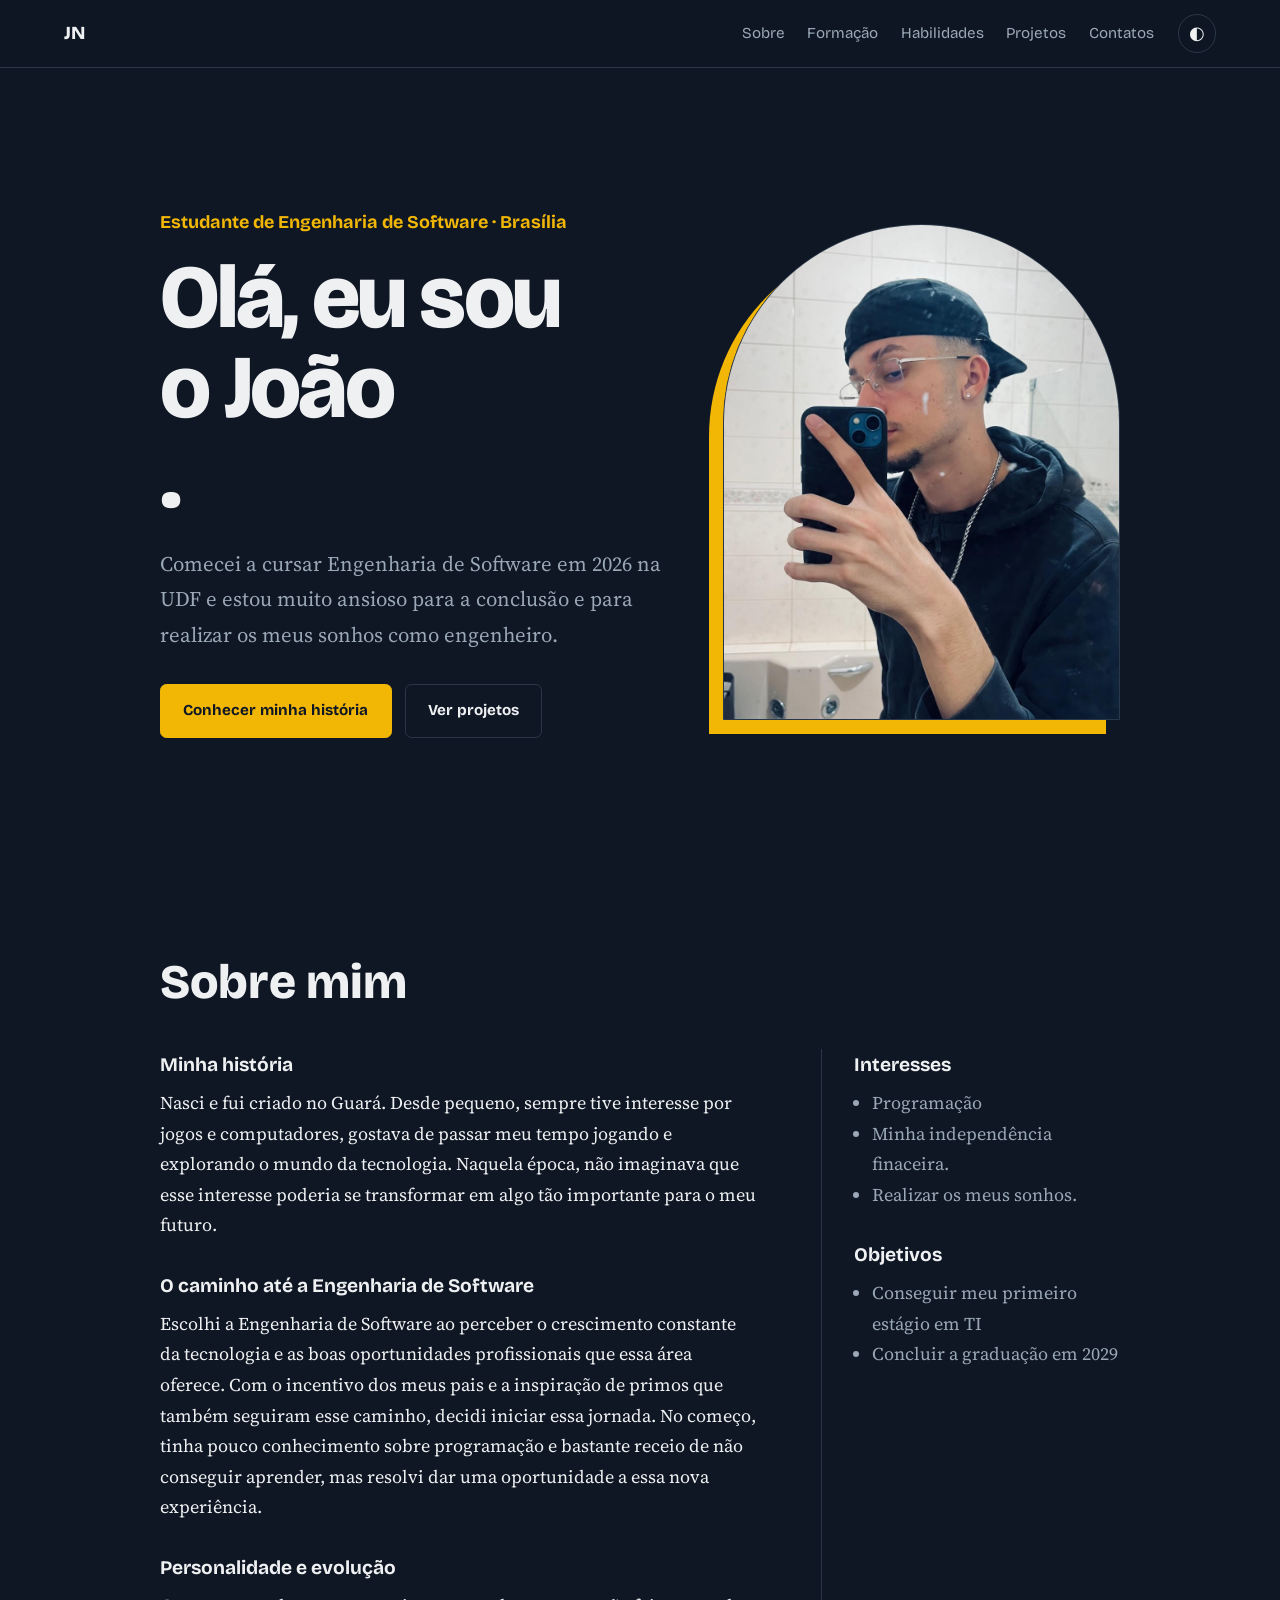
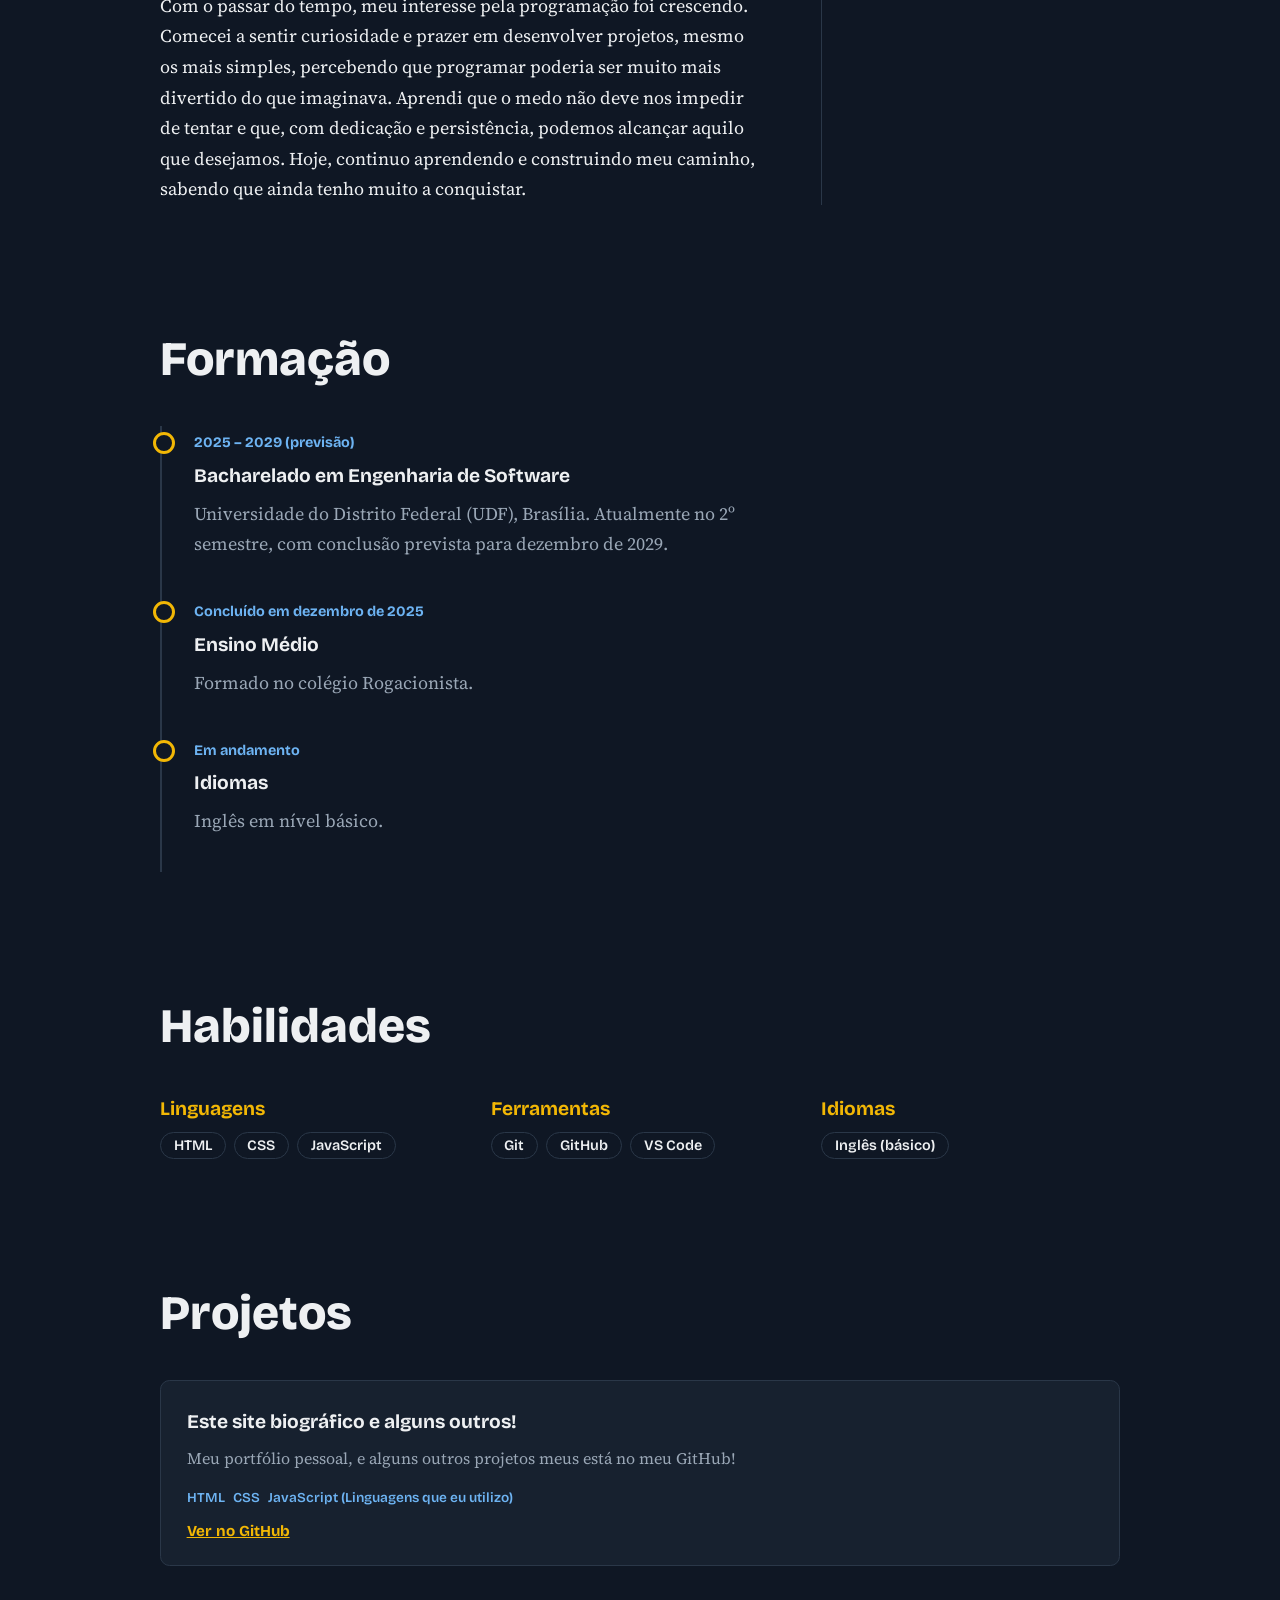
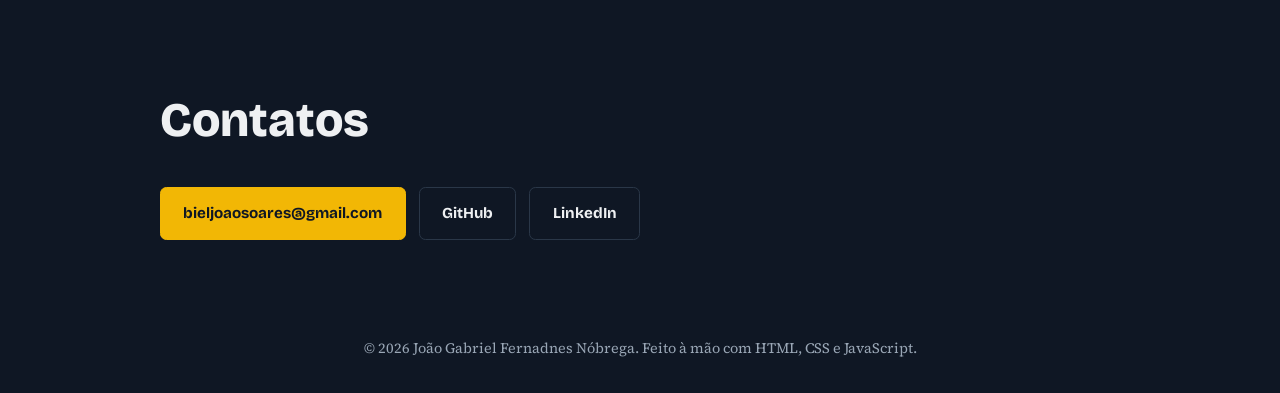
==== site-biografico/site-biografico/index.html @ 42cff7ce "Add files via upload" ====
<!DOCTYPE html>
<html lang="pt-BR">
<head>
  <meta charset="UTF-8">
  <meta name="viewport" content="width=device-width, initial-scale=1">
  <title>João Gabriel Fernandes Nóbrega | Estudante de Engenharia de Software</title>
  <meta name="description" content="Biografia e portfólio de Seu Nome, estudante de Engenharia de Software em Brasília.">
  <link rel="preconnect" href="https://fonts.googleapis.com">
  <link rel="preconnect" href="https://fonts.gstatic.com" crossorigin>
  <link href="https://fonts.googleapis.com/css2?family=Bricolage+Grotesque:opsz,wght@12..96,400;12..96,700;12..96,800&family=Source+Serif+4:ital,wght@0,400;0,600;1,400&display=swap" rel="stylesheet">
  <link rel="stylesheet" href="css/style.css">
  <script>document.documentElement.dataset.theme = localStorage.getItem('tema') || 'dark';</script>
</head>
<body>
  <header class="topo">
    <a class="logo" href="#inicio">JN</a>
    <nav aria-label="Principal">
      <a href="#sobre">Sobre</a>
      <a href="#formacao">Formação</a>
      <a href="#habilidades">Habilidades</a>
      <a href="#projetos">Projetos</a>
      <a href="#contatos">Contatos</a>
    </nav>
    <button id="tema" class="tema" aria-label="Alternar entre modo escuro e claro">◐</button>
  </header>

  <main>
    <!-- HOME -->
    <section id="inicio" class="hero">
      <div class="hero-texto">
        <p class="kicker">Estudante de Engenharia de Software · Brasília</p>
        <h1>Olá, eu sou <span>o João</span>.</h1>
        <p class="lead">Comecei a cursar Engenharia de Software em 2026 na UDF e estou muito ansioso para a conclusão e para realizar os meus sonhos como engenheiro.</p>
        <div class="botoes">
          <a class="btn primario" href="#sobre">Conhecer minha história</a>
          <a class="btn" href="#projetos">Ver projetos</a>
        </div>
      </div>
      <figure class="arco">
        <img src="img/biografia.jpg" alt="Foto de Seu Nome" onerror="this.remove()">
        <span class="arco-iniciais" aria-hidden="true"></span>
      </figure>
    </section>

    <!-- SOBRE-->
    <section id="sobre">
      <h2>Sobre mim</h2>
      <div class="bio">
        <h3>Minha história</h3>
        <p>Nasci e fui criado no Guará. Desde pequeno, sempre tive interesse por jogos e computadores, gostava de passar meu tempo jogando e explorando o mundo da tecnologia. Naquela época, não imaginava que esse interesse poderia se transformar em algo tão importante para o meu futuro.</p>
        <h3>O caminho até a Engenharia de Software</h3>
        <p>Escolhi a Engenharia de Software ao perceber o crescimento constante da tecnologia e as boas oportunidades profissionais que essa área oferece. Com o incentivo dos meus pais e a inspiração de primos que também seguiram esse caminho, decidi iniciar essa jornada.
No começo, tinha pouco conhecimento sobre programação e bastante receio de não conseguir aprender, mas resolvi dar uma oportunidade a essa nova experiência.</p>
        <h3>Personalidade e evolução</h3>
        <p>Com o passar do tempo, meu interesse pela programação foi crescendo. Comecei a sentir curiosidade e prazer em desenvolver projetos, mesmo os mais simples, percebendo que programar poderia ser muito mais divertido do que imaginava.
Aprendi que o medo não deve nos impedir de tentar e que, com dedicação e persistência, podemos alcançar aquilo que desejamos. Hoje, continuo aprendendo e construindo meu caminho, sabendo que ainda tenho muito a conquistar.</p>
      </div>
      <div class="lateral">
        <h3>Interesses</h3>
        <ul><li>Programação</li><li>Minha independência finaceira.</li><li>Realizar os meus sonhos.</li></ul>
        <h3>Objetivos</h3>
        <ul><li>Conseguir meu primeiro estágio em TI</li><li>Concluir a graduação em 2029</li></ul>
      </div>
    </section>

    <!-- FORMAÇÃO -->
    <section id="formacao">
      <h2>Formação</h2>
      <ol class="linha-tempo">
        <li>
          <time>2025 – 2029 (previsão)</time>
          <h3>Bacharelado em Engenharia de Software</h3>
          <p>Universidade do Distrito Federal (UDF), Brasília. Atualmente no 2º semestre, com conclusão prevista para dezembro de 2029.</p>
        </li>
        <li>
          <time>Concluído em dezembro de 2025</time>
          <h3>Ensino Médio</h3>
          <p>Formado no colégio Rogacionista.</p>
        </li>
        <li>
          <time>Em andamento</time>
          <h3>Idiomas</h3>
          <p>Inglês em nível básico.</p>
        </li>
      </ol>
    </section>

    <!-- HABILIDADES e PROJETOS -->
    <section id="habilidades">
      <h2>Habilidades</h2>
      <div id="lista-habilidades" class="grupos"></div>
    </section>

    <section id="projetos">
      <h2>Projetos</h2>
      <div id="lista-projetos" class="projetos"></div>
    </section>

    <section id="contatos">
      <h2>Contatos</h2>
      <div class="botoes">
        <a class="btn primario" href="mailto:bieljoaoosoares@gmail,com">bieljoaosoares@gmail.com</a>
        <a class="btn" href="https://github.com/jgabrielipx" target="_blank" rel="noopener">GitHub</a>
        <a class="btn" href="https://www.linkedin.com/in/jo%C3%A3o-gabriel-fernandes-n%C3%B3brega-6a3601283/" target="_blank" rel="noopener">LinkedIn</a>
      </div>
    </section>
  </main>
  <footer class="rodape">© <span id="ano"></span> João Gabriel Fernadnes Nóbrega. Feito à mão com HTML, CSS e JavaScript.</footer>

  <script src="js/data.js"></script>
  <script src="js/main.js"></script>
</body>
</html>
---- site-biografico/site-biografico/css/style.css ----
:root{
  --bg:#0f1724; --surface:#17212f; --line:#2a3748;
  --text:#eef0f2; --muted:#9aa7b6;
  --accent:#f2b705; --on-accent:#0f1724; --sky:#6db3f2;
  --display:'Bricolage Grotesque',system-ui,sans-serif;
  --body:'Source Serif 4',Georgia,serif;
}
[data-theme="light"]{
  --bg:#eef1f4; --surface:#ffffff; --line:#d3d9e1;
  --text:#121a26; --muted:#55637a;
  --accent:#a87400; --on-accent:#ffffff; --sky:#1f6fb5;
}
*{box-sizing:border-box;margin:0}
html{scroll-behavior:smooth;scroll-padding-top:5rem}
body{background:var(--bg);color:var(--text);font:1.125rem/1.7 var(--body);transition:background .3s,color .3s}
a{color:inherit}
:focus-visible{outline:3px solid var(--sky);outline-offset:3px}
h1,h2,h3,.logo,nav,.btn,.kicker,time{font-family:var(--display)}

/* ---------- Topo ---------- */
.topo{position:sticky;top:0;z-index:10;display:flex;align-items:center;gap:1.5rem;padding:.9rem clamp(1rem,5vw,4rem);background:color-mix(in srgb,var(--bg) 88%,transparent);backdrop-filter:blur(10px);border-bottom:1px solid var(--line)}
.logo{font-weight:800;text-decoration:none;font-size:1.15rem;margin-right:auto}
nav{display:flex;gap:1.4rem;font-size:.95rem}
nav a{text-decoration:none;color:var(--muted);transition:color .2s}
nav a:hover{color:var(--accent)}
.tema{background:none;border:1px solid var(--line);color:var(--text);width:2.4rem;height:2.4rem;border-radius:50%;font-size:1.1rem;cursor:pointer;transition:border-color .2s,transform .3s}
.tema:hover{border-color:var(--accent);transform:rotate(180deg)}
@media(max-width:720px){nav{display:none}}

/* ---------- Seções ---------- */
section{max-width:68rem;margin:0 auto;padding:6rem clamp(1rem,5vw,4rem) 2rem}
h2{font-size:clamp(2rem,5vw,3rem);font-weight:800;line-height:1.1;margin-bottom:2.5rem}
h3{font-size:1.2rem;font-weight:700;margin:1.8rem 0 .4rem}
.lead{font-size:1.3rem;max-width:36rem;color:var(--muted)}

/* ---------- Hero ---------- */
.hero{display:grid;grid-template-columns:1.3fr 1fr;gap:3rem;align-items:center;min-height:88vh;padding-top:3rem}
.kicker{color:var(--accent);font-weight:700;margin-bottom:1rem}
h1{font-size:clamp(2.8rem,7.5vw,5.6rem);font-weight:800;line-height:1;letter-spacing:-.03em;margin-bottom:1.5rem}
h1 span{display:block}
.botoes{display:flex;flex-wrap:wrap;gap:.8rem;margin-top:2rem}
.btn{display:inline-block;padding:.8rem 1.4rem;border:1px solid var(--line);border-radius:.4rem;text-decoration:none;font-weight:700;font-size:.95rem;transition:border-color .2s,background .2s,transform .2s}
.btn:hover{border-color:var(--accent);transform:translateY(-2px)}
.btn.primario{background:var(--accent);color:var(--on-accent);border-color:var(--accent)}
.btn.primario:hover{filter:brightness(1.08)}

.arco{position:relative;aspect-ratio:4/5;border-radius:999px 999px 0 0;overflow:hidden;background:var(--surface);border:1px solid var(--line);box-shadow:-14px 14px 0 var(--accent)}
.arco img{position:absolute;inset:0;width:100%;height:100%;object-fit:cover}
.arco-iniciais{position:absolute;inset:0;display:grid;place-items:center;font:800 5rem var(--display);color:var(--line)}
@media(max-width:820px){.hero{grid-template-columns:1fr;min-height:auto}.arco{max-width:18rem;order:-1;box-shadow:-10px 10px 0 var(--accent)}}

/* Única animação automática: a entrada do hero */
.hero-texto,.arco{animation:entrar .8s cubic-bezier(.2,.7,.2,1) both}
.arco{animation-delay:.15s}
@keyframes entrar{from{opacity:0;transform:translateY(24px)}}

/* ---------- Sobre ---------- */
#sobre{display:grid;grid-template-columns:2fr 1fr;gap:0 4rem}
#sobre h2{grid-column:1/-1}
.bio h3:first-child,.lateral h3:first-child{margin-top:0}
.bio p{max-width:40rem}
.lateral{border-left:1px solid var(--line);padding-left:2rem}
.lateral ul{padding-left:1.1rem;color:var(--muted)}
@media(max-width:820px){#sobre{grid-template-columns:1fr}.lateral{border:0;padding:0;margin-top:2rem}}

/* ---------- Formação (linha do tempo: é uma sequência real) ---------- */
.linha-tempo{list-style:none;padding:0;border-left:2px solid var(--line)}
.linha-tempo li{position:relative;padding:0 0 2.2rem 2rem}
.linha-tempo li::before{content:"";position:absolute;left:-.55rem;top:.4rem;width:1rem;height:1rem;border-radius:50%;background:var(--bg);border:3px solid var(--accent)}
.linha-tempo time{color:var(--sky);font-weight:700;font-size:.9rem}
.linha-tempo h3{margin-top:.2rem}
.linha-tempo p{max-width:38rem;color:var(--muted)}

/* ---------- Habilidades ---------- */
.grupos{display:grid;grid-template-columns:repeat(auto-fit,minmax(15rem,1fr));gap:2rem}
.grupos h3{margin-top:0;color:var(--accent)}
.grupos ul{list-style:none;padding:0;display:flex;flex-wrap:wrap;gap:.5rem}
.grupos li{padding:.25rem .8rem;border:1px solid var(--line);border-radius:2rem;font:600 .9rem var(--display)}

/* ---------- Projetos ---------- */
.projetos{display:grid;grid-template-columns:repeat(auto-fit,minmax(18rem,1fr));gap:1.5rem}
.projeto{background:var(--surface);border:1px solid var(--line);border-radius:.6rem;padding:1.6rem;display:flex;flex-direction:column;transition:border-color .2s,transform .2s}
.projeto:hover{border-color:var(--accent);transform:translateY(-4px)}
.projeto h3{margin-top:0}
.projeto p{color:var(--muted);font-size:1rem;flex:1}
.projeto .tags{display:flex;flex-wrap:wrap;gap:.5rem;margin:1rem 0;font:600 .85rem var(--display);color:var(--sky)}
.projeto a{font:700 .95rem var(--display);color:var(--accent)}

/* ---------- Rodapé ---------- */
.rodape{text-align:center;color:var(--muted);font-size:.9rem;padding:4rem 1rem 2rem}

@media(prefers-reduced-motion:reduce){*,*::before,*::after{animation:none!important;transition:none!important;scroll-behavior:auto!important}}
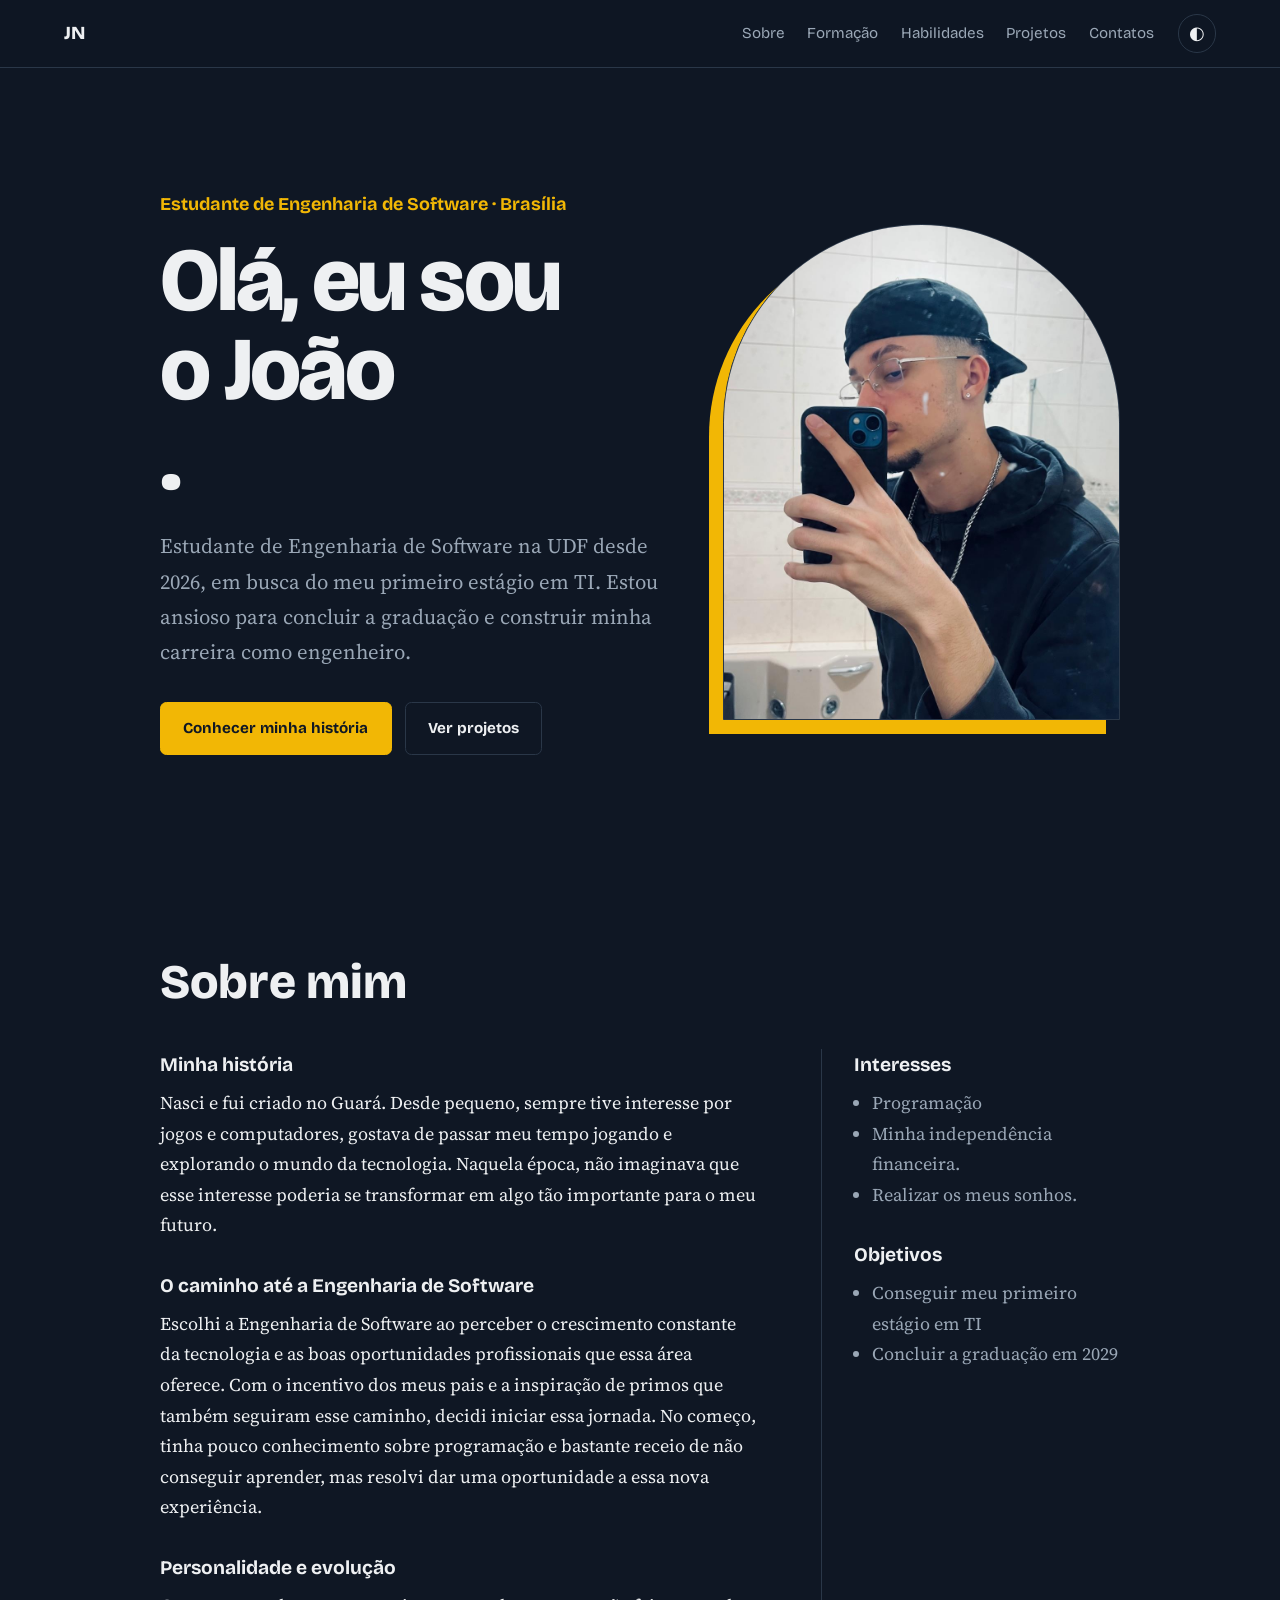
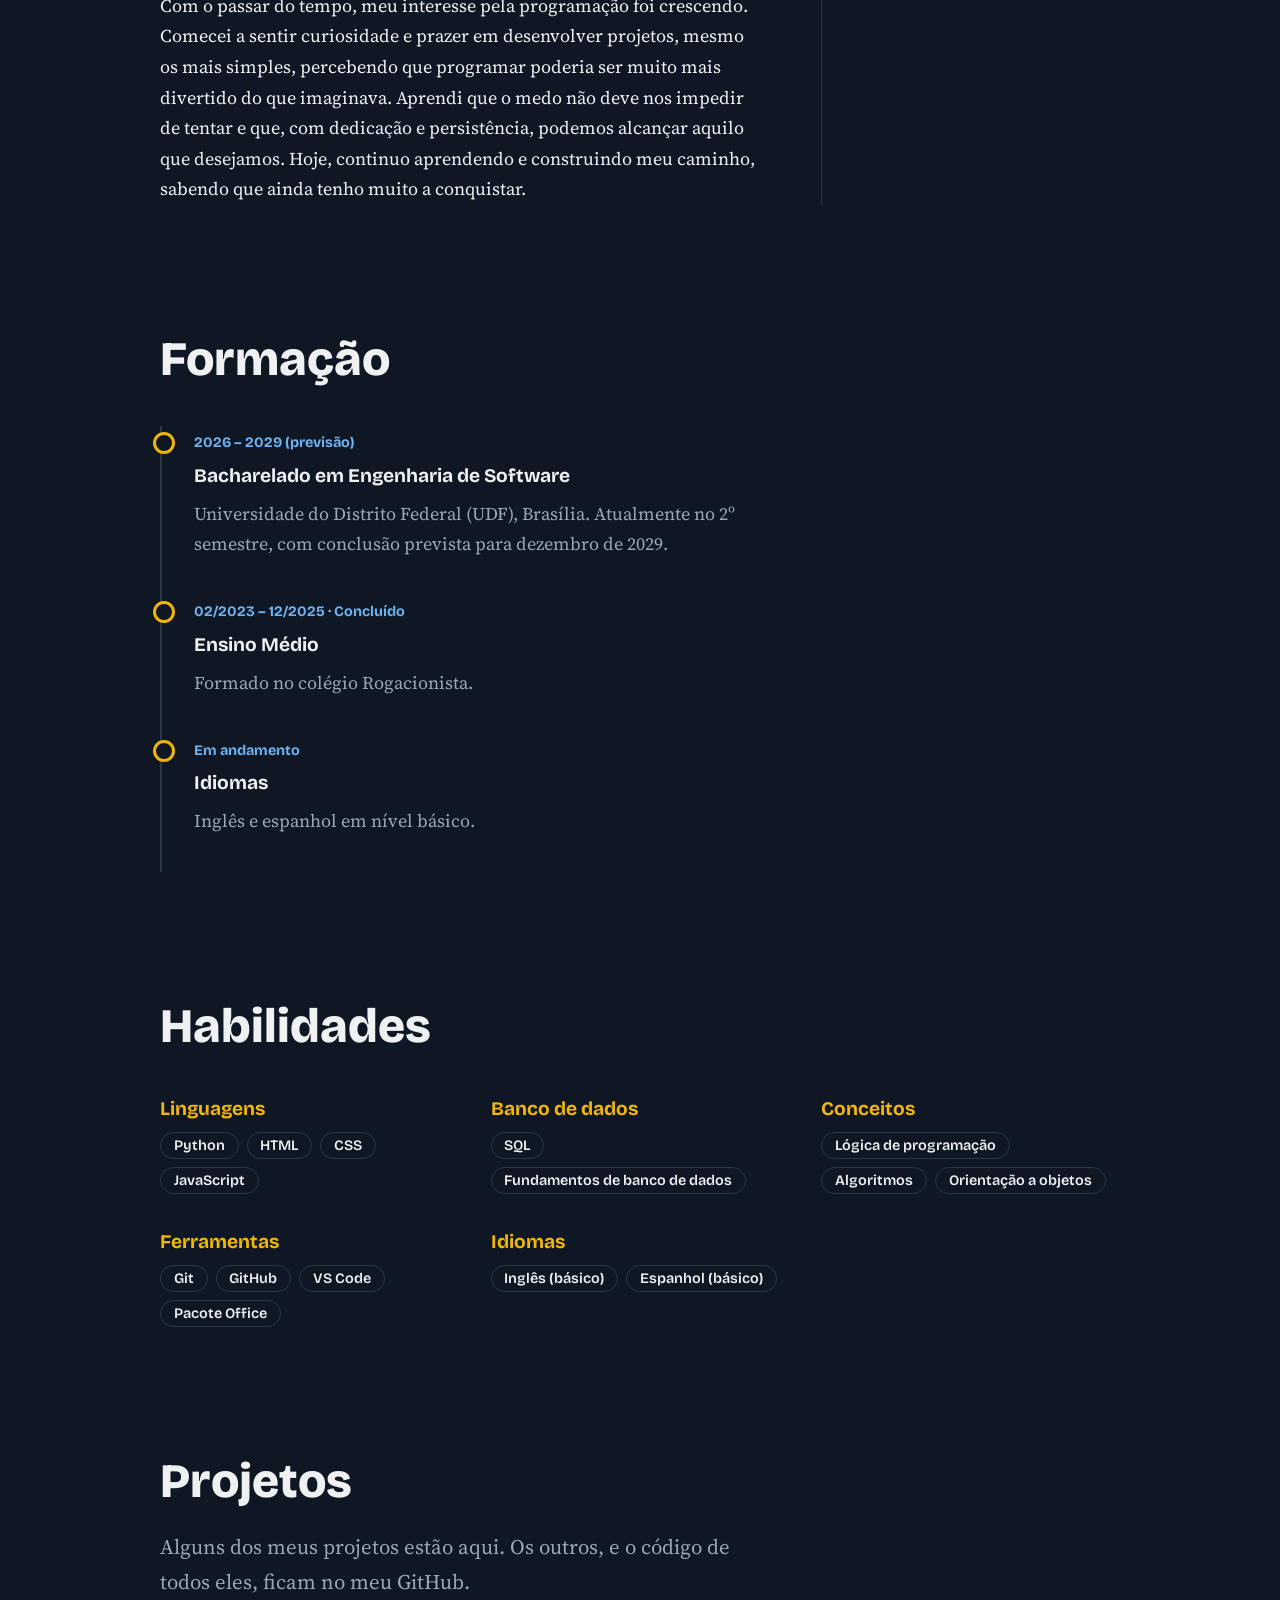
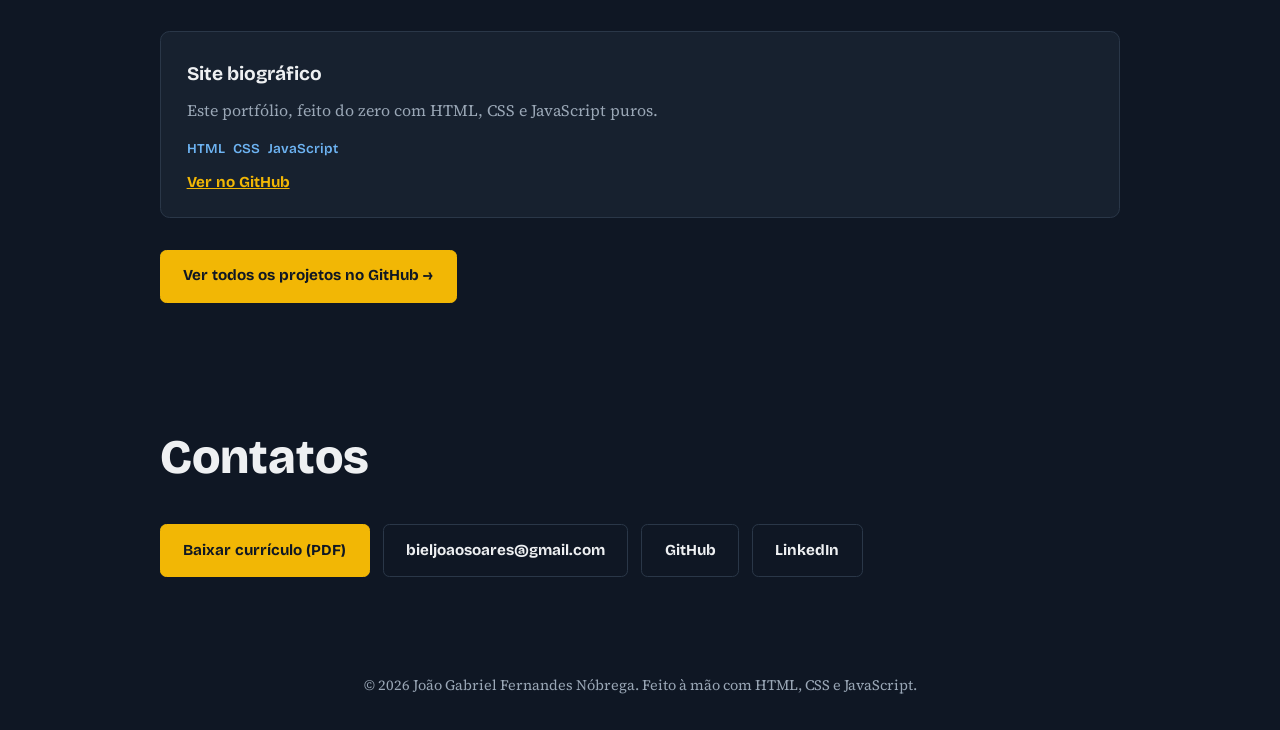
==== commit dcae41d1: "Adiciona currículo e botão de projetos" ====
--- a/site-biografico/site-biografico/index.html
+++ b/site-biografico/site-biografico/index.html
@@ -4,7 +4,7 @@
   <meta charset="UTF-8">
   <meta name="viewport" content="width=device-width, initial-scale=1">
   <title>João Gabriel Fernandes Nóbrega | Estudante de Engenharia de Software</title>
-  <meta name="description" content="Biografia e portfólio de Seu Nome, estudante de Engenharia de Software em Brasília.">
+  <meta name="description" content="Biografia e portfólio de João Gabriel Fernandes Nóbrega, estudante de Engenharia de Software em Brasília.">
   <link rel="preconnect" href="https://fonts.googleapis.com">
   <link rel="preconnect" href="https://fonts.gstatic.com" crossorigin>
   <link href="https://fonts.googleapis.com/css2?family=Bricolage+Grotesque:opsz,wght@12..96,400;12..96,700;12..96,800&family=Source+Serif+4:ital,wght@0,400;0,600;1,400&display=swap" rel="stylesheet">
@@ -21,6 +21,7 @@
       <a href="#projetos">Projetos</a>
       <a href="#contatos">Contatos</a>
     </nav>
+    <button id="menu" class="menu" aria-label="Abrir menu" aria-expanded="false">☰</button>
     <button id="tema" class="tema" aria-label="Alternar entre modo escuro e claro">◐</button>
   </header>
 
@@ -30,14 +31,14 @@
       <div class="hero-texto">
         <p class="kicker">Estudante de Engenharia de Software · Brasília</p>
         <h1>Olá, eu sou <span>o João</span>.</h1>
-        <p class="lead">Comecei a cursar Engenharia de Software em 2026 na UDF e estou muito ansioso para a conclusão e para realizar os meus sonhos como engenheiro.</p>
+        <p class="lead">Estudante de Engenharia de Software na UDF desde 2026, em busca do meu primeiro estágio em TI. Estou ansioso para concluir a graduação e construir minha carreira como engenheiro.</p>
         <div class="botoes">
           <a class="btn primario" href="#sobre">Conhecer minha história</a>
           <a class="btn" href="#projetos">Ver projetos</a>
         </div>
       </div>
       <figure class="arco">
-        <img src="img/biografia.jpg" alt="Foto de Seu Nome" onerror="this.remove()">
+        <img src="img/biografia.jpg" alt="Foto de João Gabriel Fernandes Nóbrega" onerror="this.remove()">
         <span class="arco-iniciais" aria-hidden="true"></span>
       </figure>
     </section>
@@ -57,7 +58,7 @@
       </div>
       <div class="lateral">
         <h3>Interesses</h3>
-        <ul><li>Programação</li><li>Minha independência finaceira.</li><li>Realizar os meus sonhos.</li></ul>
+        <ul><li>Programação</li><li>Minha independência financeira.</li><li>Realizar os meus sonhos.</li></ul>
         <h3>Objetivos</h3>
         <ul><li>Conseguir meu primeiro estágio em TI</li><li>Concluir a graduação em 2029</li></ul>
       </div>
@@ -68,19 +69,19 @@
       <h2>Formação</h2>
       <ol class="linha-tempo">
         <li>
-          <time>2025 – 2029 (previsão)</time>
+          <time>2026 – 2029 (previsão)</time>
           <h3>Bacharelado em Engenharia de Software</h3>
           <p>Universidade do Distrito Federal (UDF), Brasília. Atualmente no 2º semestre, com conclusão prevista para dezembro de 2029.</p>
         </li>
         <li>
-          <time>Concluído em dezembro de 2025</time>
+          <time>02/2023 – 12/2025 · Concluído</time>
           <h3>Ensino Médio</h3>
           <p>Formado no colégio Rogacionista.</p>
         </li>
         <li>
           <time>Em andamento</time>
           <h3>Idiomas</h3>
-          <p>Inglês em nível básico.</p>
+          <p>Inglês e espanhol em nível básico.</p>
         </li>
       </ol>
     </section>
@@ -93,19 +94,24 @@
 
     <section id="projetos">
       <h2>Projetos</h2>
+      <p class="lead intro-projetos">Alguns dos meus projetos estão aqui. Os outros, e o código de todos eles, ficam no meu GitHub.</p>
       <div id="lista-projetos" class="projetos"></div>
+      <div class="botoes">
+        <a class="btn primario" href="https://github.com/jgabrielipx?tab=repositories" target="_blank" rel="noopener">Ver todos os projetos no GitHub →</a>
+      </div>
     </section>
 
     <section id="contatos">
       <h2>Contatos</h2>
       <div class="botoes">
-        <a class="btn primario" href="mailto:bieljoaoosoares@gmail,com">bieljoaosoares@gmail.com</a>
+        <a class="btn primario" href="docs/Curriculo.pdf" download>Baixar currículo (PDF)</a>
+        <a class="btn" href="mailto:bieljoaosoares@gmail.com">bieljoaosoares@gmail.com</a>
         <a class="btn" href="https://github.com/jgabrielipx" target="_blank" rel="noopener">GitHub</a>
         <a class="btn" href="https://www.linkedin.com/in/jo%C3%A3o-gabriel-fernandes-n%C3%B3brega-6a3601283/" target="_blank" rel="noopener">LinkedIn</a>
       </div>
     </section>
   </main>
-  <footer class="rodape">© <span id="ano"></span> João Gabriel Fernadnes Nóbrega. Feito à mão com HTML, CSS e JavaScript.</footer>
+  <footer class="rodape">© <span id="ano"></span> João Gabriel Fernandes Nóbrega. Feito à mão com HTML, CSS e JavaScript.</footer>
 
   <script src="js/data.js"></script>
   <script src="js/main.js"></script>
--- a/site-biografico/site-biografico/css/style.css
+++ b/site-biografico/site-biografico/css/style.css
@@ -25,7 +25,13 @@
 nav a:hover{color:var(--accent)}
 .tema{background:none;border:1px solid var(--line);color:var(--text);width:2.4rem;height:2.4rem;border-radius:50%;font-size:1.1rem;cursor:pointer;transition:border-color .2s,transform .3s}
 .tema:hover{border-color:var(--accent);transform:rotate(180deg)}
-@media(max-width:720px){nav{display:none}}
+.menu{display:none;background:none;border:1px solid var(--line);color:var(--text);width:2.4rem;height:2.4rem;border-radius:50%;font-size:1.1rem;cursor:pointer}
+@media(max-width:720px){
+  .menu{display:block}
+  nav{display:none;position:absolute;top:100%;left:0;right:0;flex-direction:column;gap:0;background:var(--bg);border-bottom:1px solid var(--line);padding:.5rem clamp(1rem,5vw,4rem)}
+  nav.aberto{display:flex}
+  nav a{padding:.8rem 0;font-size:1.05rem}
+}
 
 /* ---------- Seções ---------- */
 section{max-width:68rem;margin:0 auto;padding:6rem clamp(1rem,5vw,4rem) 2rem}
@@ -78,6 +84,7 @@
 .grupos li{padding:.25rem .8rem;border:1px solid var(--line);border-radius:2rem;font:600 .9rem var(--display)}
 
 /* ---------- Projetos ---------- */
+.intro-projetos{margin:-1.2rem 0 2rem}
 .projetos{display:grid;grid-template-columns:repeat(auto-fit,minmax(18rem,1fr));gap:1.5rem}
 .projeto{background:var(--surface);border:1px solid var(--line);border-radius:.6rem;padding:1.6rem;display:flex;flex-direction:column;transition:border-color .2s,transform .2s}
 .projeto:hover{border-color:var(--accent);transform:translateY(-4px)}
